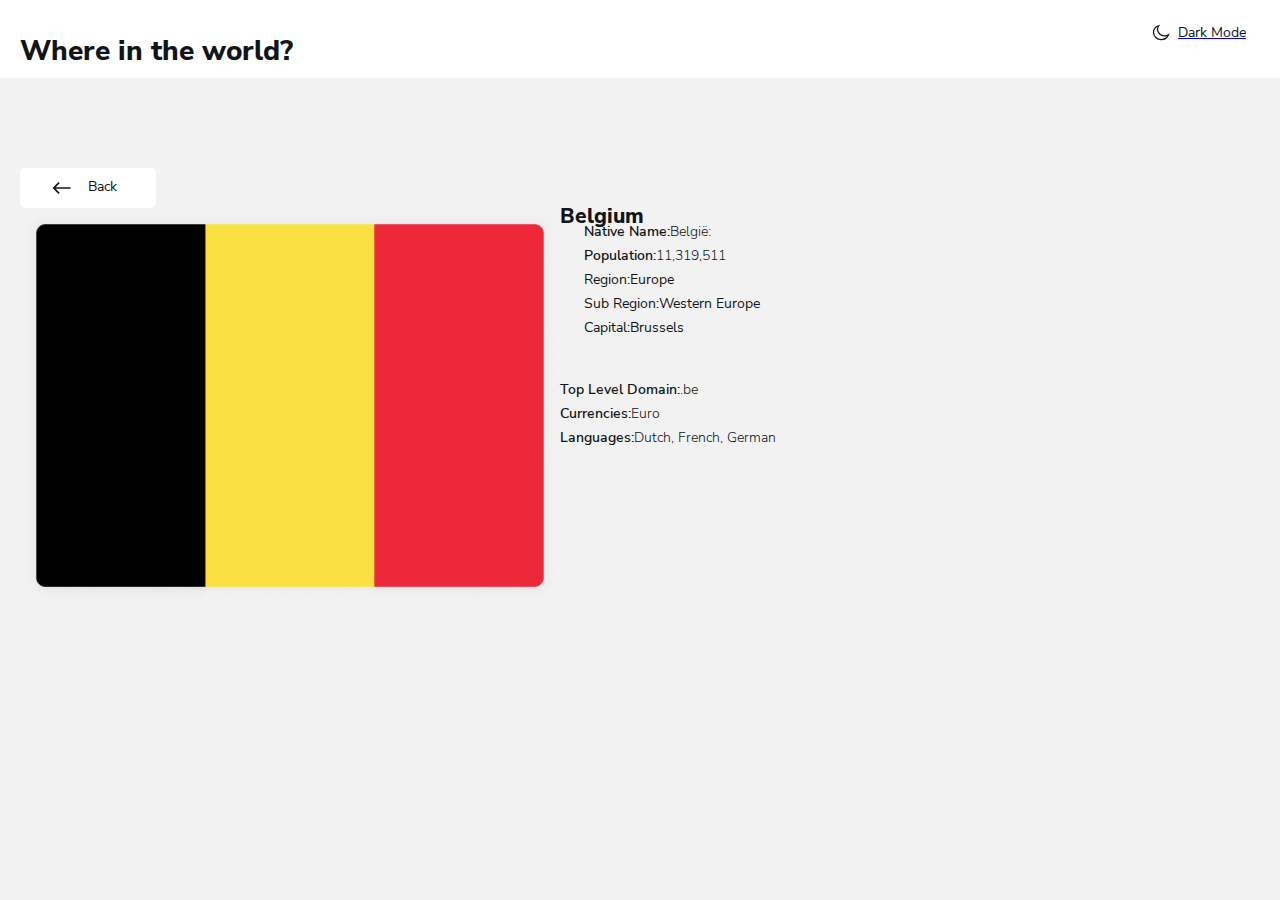
==== detail-light.html @ 567ba29a "Add Detail section" ====
<!DOCTYPE html>
<html lang="en">
<head>
  <meta charset="UTF-8">
  <meta http-equiv="X-UA-Compatible" content="IE=edge">
  <meta name="viewport" content="width=device-width, initial-scale=1.0">
  <title>Detail-light</title>
  <link rel="stylesheet" href="./css/normalize.css">
  <link rel="stylesheet" href="./css/styles.css">
</head>


<body class="">

<!-- SITE-HEADER -->
<div class="wrapper">
  <!-- SITE-HEADER-TOP -->
  <header class="site-header">
    <div class=" site-header-container container">
      <h1 class="site-header-heading">Where in the world?</h1>
      <a href="index.html" class="button-light">
        <span class="icon-moon">
          <svg class="icon-moon-img" width="18" height="17" fill="none" xmlns="http://www.w3.org/2000/svg"><path fill-rule="evenodd" clip-rule="evenodd" d="M12.553 11.815c-3.884 0-7.034-2.887-7.034-6.447 0-1.343.448-2.586 1.212-3.618C3.691 2.695 1.5 5.331 1.5 8.438c0 3.9 3.45 7.062 7.704 7.062 3.389 0 6.266-2.007 7.296-4.796a7.458 7.458 0 0 1-3.947 1.111Z" fill="#fff" stroke="#111517" stroke-width="1.25"/></svg>
          </svg>
          <span class="dark">Dark Mode</span>
        </span>
      </a>
    </div>
  </header>


  <main class="main-content">
    <div class="main-container container">
      <button class="button-back">
          <svg class="back-img" width="20" height="20" fill="none" xmlns="http://www.w3.org/2000/svg"><path fill-rule="evenodd" clip-rule="evenodd" d="m6.464 4.107 1.179 1.179-3.89 3.889h14.85v1.65H3.753l3.89 3.889-1.179 1.179L.572 10l5.892-5.893Z" fill="currentColor"/></svg>
          <span class="back">Back</span>
      </button>

        <div class="learn-more-wrapper">
          <div class="countries-img">
            <img src="img/flag-belgium-big.png" alt="belgium" width="540" height="401" srcset="img/flag-belgium-big.png 1x, img/flag-belgium-big@2x.png 2x">
          </div>
          <div class="countries-info">
            <h2 class="countries-info-heading">Belgium</h2>
              <!-- DESPCRITION-LIST -->
              <dl class="info-about-countries-list">
              <!-- ITEM4 -->
              <div class="desctription-wrapper">
                <dt class="desctription-heading">Native Name:</dt>
                <dd class="desctription-text"> België:</dd>
              </div>
              <div class="desctription-wrapper">
                <dt class="desctription-heading">Population:</dt>
                <dd class="desctription-text">11,319,511</dd>
              </div>
              <div class="desctription-stage">
                <dt>Region:</dt>
                <dd>Europe</dd>
              </div>
              <div class="desctription-stage">
                <dt>Sub Region:</dt>
                <dd>Western Europe</dd>
              </div>
              <div class="desctription-stage">
                <dt>Capital:</dt>
                <dd> Brussels</dd>
              </div>

            </dl>
            <div class="desctription-wrapper-right">
              <div class="desctription-wrapper">
                <dt class="desctription-heading">Top Level Domain:</dt>
                <dd class="desctription-text">.be</dd>
              </div>
              <div class="desctription-wrapper">
                <dt class="desctription-heading">Currencies:</dt>
                <dd class="desctription-text">Euro</dd>
              </div>
              <div class="desctription-wrapper">
                <dt class="desctription-heading">Languages:</dt>
                <dd class="desctription-text">Dutch, French, German</dd>
              </div>
            </div>
          </div>
        </div>
    </div>
  </main>
</div>

<script src="js/main.js"></script>
</body>
</html>
---- css/styles.css ----
/* CUSTOM PROPORTY */
:root {
--main-bg:#f2f2f2;
--text-color-light:#111517;
--text-color-dark:#fff;
--search-color:#848484;

}

.dark-mode{
  --main-bg:#202C36;
  --text-color-dark:#2B3844;
  --search-color:#fff;
  --text-color-light:#fff;
}
/* FONT STYLES  */
@font-face {
  font-family: 'Nunito Sans';
  src: url('../fonts/NunitoSans-SemiBold.woff2') format('woff2'),
      url('../fonts/NunitoSans-SemiBold.woff') format('woff');
  font-weight: 600;
  font-style: normal;
  font-display: swap;
}

@font-face {
  font-family: 'Nunito Sans';
  src: url('../fonts/NunitoSans-ExtraBold.woff2') format('woff2'),
      url(' ../fonts/NunitoSans-ExtraBold.woff') format('woff');
  font-weight: bold;
  font-style: normal;
  font-display: swap;
}

@font-face {
  font-family: 'Nunito Sans';
  src: url('../fonts/NunitoSans-Regular.woff2') format('woff2'),
      url('../fonts/NunitoSans-Regular.woff') format('woff');
  font-weight: normal;
  font-style: normal;
  font-display: swap;
}

@font-face {
  font-family: 'Nunito Sans';
  src: url('../fonts/NunitoSans-Light.woff2') format('woff2'),
      url('../fonts/NunitoSans-Light.woff') format('woff');
  font-weight: 300;
  font-style: normal;
  font-display: swap;
}

/* GLOBAL STYLES */
html {
  box-sizing: border-box;
  height: 100%;
  scroll-behavior: smooth;
}
*,
*::after,
*::before {
  padding: 0;
  margin: 0;
  box-sizing: inherit;
}

*:focus {


}
body {
  display: flex;
  flex-direction: column;
  height: 100%;
  margin: 0;
  padding: 0;
  font-family: 'Nunito Sans', 'Arial', sans-serif;
  color: var(--text-color-light);
  background-color: var(--main-bg);
  line-height: 16px;
  font-size: 14px;
}

.container {
  width: 100%;
  max-width: 1340px;
  padding-left: 20px;
  padding-right: 20px;
  margin-left: auto;
  margin-right: auto;
}

img{
  max-width: 100%;
  height: auto;
}

.main-content{
  flex-grow: 1;
}

.site-header-heading{
  color: var(--text-color-light);
}

.site-header {
  background-color: var(--text-color-dark);
  padding-top: 24px;
}
.site-header-container {
  display: flex;
  justify-content: space-between;
}

.icon-moon{
  display: flex;
  align-items: center;
}

.icon-moon-img{
  color:var(--text-color-light);
}
.dark{
  color: var(--text-color-light);
  margin-left: 8px;
}
.button-light{
  background-color: var(--text-color-dark);
  width: 108px;
  border: 0;
}
.search {
  display: flex;
  justify-content: space-between;
  padding-top: 48px;
  padding-bottom: 76px;
}

.data-search {
  background-image: url("../img/icon-search-black.svg");
  background-repeat: no-repeat;
  padding-top: 20px;
  color: var(--text-color-dark);
  background-color: var(--text-color-dark);
  padding-bottom: 20px;
  padding-left: 74px;
  background-position: left 34px center;
  border: none;
  outline: none;
  box-shadow: 0px 2px 9px 0px #0000000E;
  width: 480px;
}
.filter{
color: var(--text-color-light);
background-color:var(--text-color-dark);
}
.filter-by-region{
  color: var(--text-color-light);
  background-color:var(--text-color-dark);
  border-radius: 5px;
  padding-top: 18px;
  padding-bottom: 18px;
  padding-left: 24px;
  padding-right: 77px;
  box-shadow: 0px 2px 9px 0px #0000000E;
}

.main-wrapper{
  display: flex;
  flex-wrap: wrap;
}

.info-about-countries:not(:nth-child(4n)){
  margin-right: 75px;
}

.info-about-countries{
  margin-bottom: 76px;
  background-color:var(--text-color-dark);
}

.info-about-countries-img {
  margin-bottom: 24px;
}

.info-about-countries-heading {
  margin-bottom: 16px;
}
.info-about-countries-link {
  color: var(--text-color-light);
  font-weight: 800;
  font-size: 18px;
  line-height: 26px;
  text-decoration: none;
}

.info-about-countries-list {
padding-left: 24px;
margin-bottom: 46px;
}

.desctription-wrapper {
  display: flex;
  margin-bottom: 8px;
}

.info-about-countries-heading{
margin-left: 24px;
}
.desctription-heading{
  font-weight: 600;
  font-size: 14px;
  line-height: 16px;
}

.desctription-text {
  display: flex;
  font-weight: 300;
}

.desctription-stage {
  display: flex;
  margin-bottom: 8px;
}

.desctription-capital {
  display: flex;
}

/* Detail-light */

.main-content {
  margin-top: 90px;
}

.button-back {
  display: flex;
  align-items: center;
  justify-content: space-between;
  background-color:var(--text-color-dark);
  color: var(--text-color-light);
  padding: 10px 39px 10px 32px;
  border-radius: 5px;
  width: 136px;
  border: 0;
}

.detail{
  margin: 0;
}

.learn-more-wrapper {
  display: flex;
}
.countries-img {
}
.countries-info {
}
.countries-info-heading {
}
.info-about-countries-list {
}
.desctription-wrapper {
}
.desctription-heading {
}
.desctription-text {
}
.desctription-stage {
}
.desctription-wrapper-right {
}
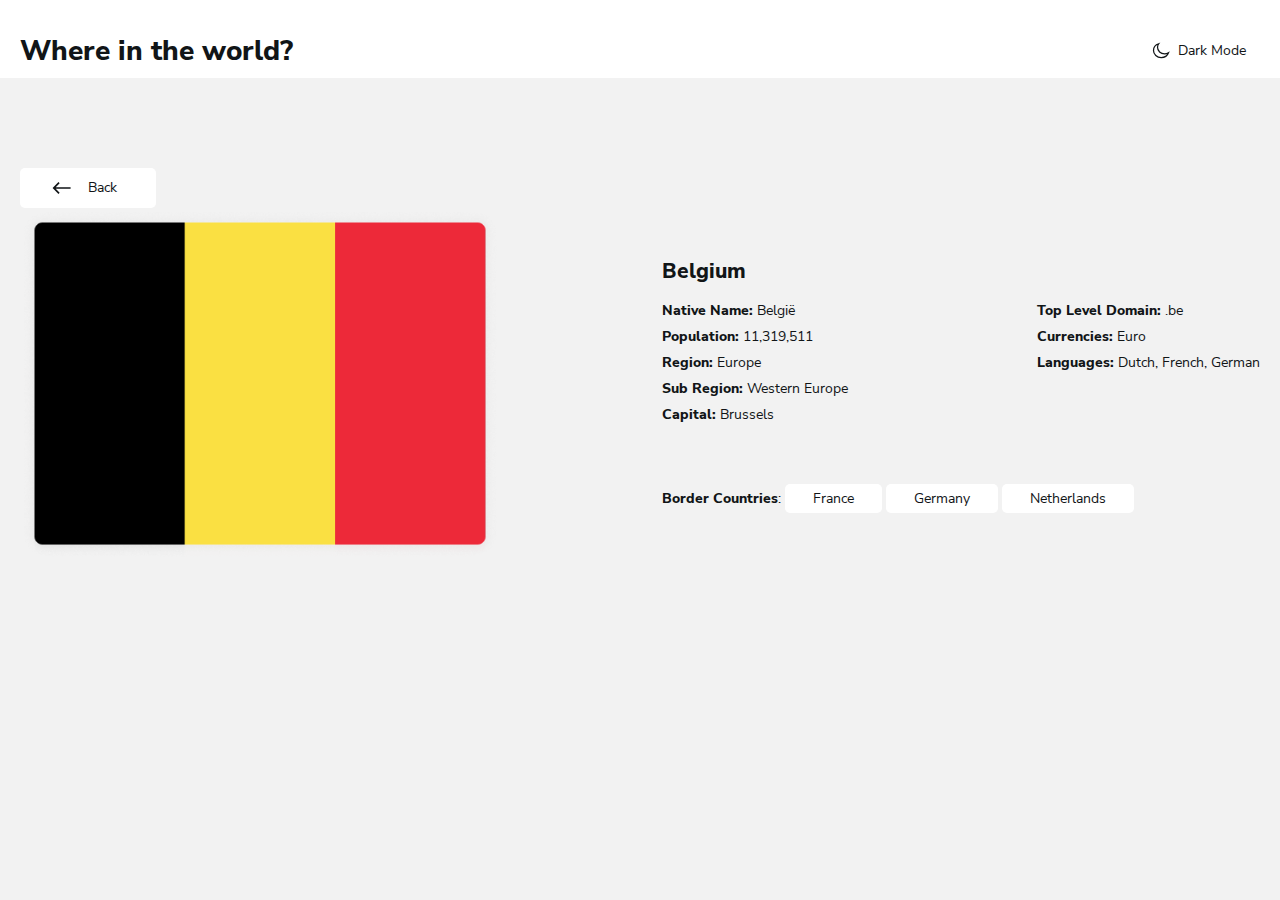
==== commit 9caa1168: "Add   desctription-list" ====
--- a/detail-light.html
+++ b/detail-light.html
@@ -18,69 +18,57 @@
   <header class="site-header">
     <div class=" site-header-container container">
       <h1 class="site-header-heading">Where in the world?</h1>
-      <a href="index.html" class="button-light">
+      <button class="button-light">
         <span class="icon-moon">
           <svg class="icon-moon-img" width="18" height="17" fill="none" xmlns="http://www.w3.org/2000/svg"><path fill-rule="evenodd" clip-rule="evenodd" d="M12.553 11.815c-3.884 0-7.034-2.887-7.034-6.447 0-1.343.448-2.586 1.212-3.618C3.691 2.695 1.5 5.331 1.5 8.438c0 3.9 3.45 7.062 7.704 7.062 3.389 0 6.266-2.007 7.296-4.796a7.458 7.458 0 0 1-3.947 1.111Z" fill="#fff" stroke="#111517" stroke-width="1.25"/></svg>
           </svg>
           <span class="dark">Dark Mode</span>
         </span>
-      </a>
+      </button>
     </div>
   </header>
 
 
   <main class="main-content">
     <div class="main-container container">
-      <button class="button-back">
+      <a href="index.html" class="button-back">
           <svg class="back-img" width="20" height="20" fill="none" xmlns="http://www.w3.org/2000/svg"><path fill-rule="evenodd" clip-rule="evenodd" d="m6.464 4.107 1.179 1.179-3.89 3.889h14.85v1.65H3.753l3.89 3.889-1.179 1.179L.572 10l5.892-5.893Z" fill="currentColor"/></svg>
           <span class="back">Back</span>
-      </button>
+      </a>
 
         <div class="learn-more-wrapper">
-          <div class="countries-img">
-            <img src="img/flag-belgium-big.png" alt="belgium" width="540" height="401" srcset="img/flag-belgium-big.png 1x, img/flag-belgium-big@2x.png 2x">
+          <div>
+            <img class="countries-img" src="img/flag-belgium-big.png" alt="belgium" width="540" height="401" srcset="img/flag-belgium-big.png 1x, img/flag-belgium-big@2x.png 2x">
           </div>
           <div class="countries-info">
             <h2 class="countries-info-heading">Belgium</h2>
-              <!-- DESPCRITION-LIST -->
-              <dl class="info-about-countries-list">
-              <!-- ITEM4 -->
-              <div class="desctription-wrapper">
-                <dt class="desctription-heading">Native Name:</dt>
-                <dd class="desctription-text"> België:</dd>
-              </div>
-              <div class="desctription-wrapper">
-                <dt class="desctription-heading">Population:</dt>
-                <dd class="desctription-text">11,319,511</dd>
-              </div>
-              <div class="desctription-stage">
-                <dt>Region:</dt>
-                <dd>Europe</dd>
-              </div>
-              <div class="desctription-stage">
-                <dt>Sub Region:</dt>
-                <dd>Western Europe</dd>
-              </div>
-              <div class="desctription-stage">
-                <dt>Capital:</dt>
-                <dd> Brussels</dd>
-              </div>
 
-            </dl>
-            <div class="desctription-wrapper-right">
-              <div class="desctription-wrapper">
-                <dt class="desctription-heading">Top Level Domain:</dt>
-                <dd class="desctription-text">.be</dd>
-              </div>
-              <div class="desctription-wrapper">
-                <dt class="desctription-heading">Currencies:</dt>
-                <dd class="desctription-text">Euro</dd>
-              </div>
-              <div class="desctription-wrapper">
-                <dt class="desctription-heading">Languages:</dt>
-                <dd class="desctription-text">Dutch, French, German</dd>
-              </div>
+            <div class="desctription-contriy">
+              <ul class="desctription-list">
+                <li class="desctription-item"><strong>Native Name:</strong> België</li>
+                <li class="desctription-item"><strong>Population:</strong> 11,319,511</li>
+                <li class="desctription-item"><strong>Region:</strong> Europe</li>
+                <li class="desctription-item"><strong>Sub Region:</strong> Western Europe</li>
+                <li class="desctription-item"><strong>Capital:</strong> Brussels</li>
+              </ul>
+              <ul class="desctription-list">
+                <li class="desctription-item"><strong> Top Level Domain:</strong> .be</li>
+                <li class="desctription-item"><strong> Currencies:</strong>    Euro</li>
+                <li class="desctription-item"><strong> Languages:</strong>  Dutch, French, German</li>
+              </ul>
             </div>
+
+            <div class="border">
+
+                <span><strong>Border Countries</strong>:</span>
+                <a class="border-link" href="#">France</a>
+                <a class="border-link" href="#">Germany</a>
+                <a class="border-link" href="#">Netherlands</a>
+            </div>
+
+
+
+
           </div>
         </div>
     </div>
--- a/css/styles.css
+++ b/css/styles.css
@@ -101,6 +101,7 @@
 
 .site-header-heading{
   color: var(--text-color-light);
+  white-space: nowrap;
 }
 
 .site-header {
@@ -125,6 +126,7 @@
   margin-left: 8px;
 }
 .button-light{
+  display: flex;
   background-color: var(--text-color-dark);
   width: 108px;
   border: 0;
@@ -140,7 +142,7 @@
   background-image: url("../img/icon-search-black.svg");
   background-repeat: no-repeat;
   padding-top: 20px;
-  color: var(--text-color-dark);
+  color: var(--text-color-light);
   background-color: var(--text-color-dark);
   padding-bottom: 20px;
   padding-left: 74px;
@@ -234,6 +236,7 @@
 }
 
 .button-back {
+  text-decoration: none;
   display: flex;
   align-items: center;
   justify-content: space-between;
@@ -251,22 +254,45 @@
 
 .learn-more-wrapper {
   display: flex;
-}
-.countries-img {
+  align-items: center;
 }
 .countries-info {
+  max-width: 598px;
+  width: 100%;
+  margin-left: 162px;
 }
 .countries-info-heading {
-}
-.info-about-countries-list {
-}
-.desctription-wrapper {
-}
-.desctription-heading {
-}
-.desctription-text {
-}
-.desctription-stage {
-}
-.desctription-wrapper-right {
-}
+  margin-bottom: 24px;
+}
+.desctription-contriy {
+  display: flex;
+  justify-content: space-between;
+}
+.countries-img{
+white-space: nowrap;
+flex-shrink: 0;
+}
+.desctription-list {
+  list-style: none;
+  padding: 0;
+  margin: 0;
+  margin-bottom: 68px;
+}
+  .desctription-item:not(:last-child){
+    margin-bottom: 10px;
+  }
+.border{
+  margin-right: 15px;
+  white-space: nowrap;
+}
+.border-link{
+  text-decoration: none;
+  align-items: center;
+  justify-content: space-between;
+  background-color:var(--text-color-dark);
+  color: var(--text-color-light);
+  padding:5px 28px;
+  border-radius: 5px;
+  width: 136px;
+  border: 0;
+}